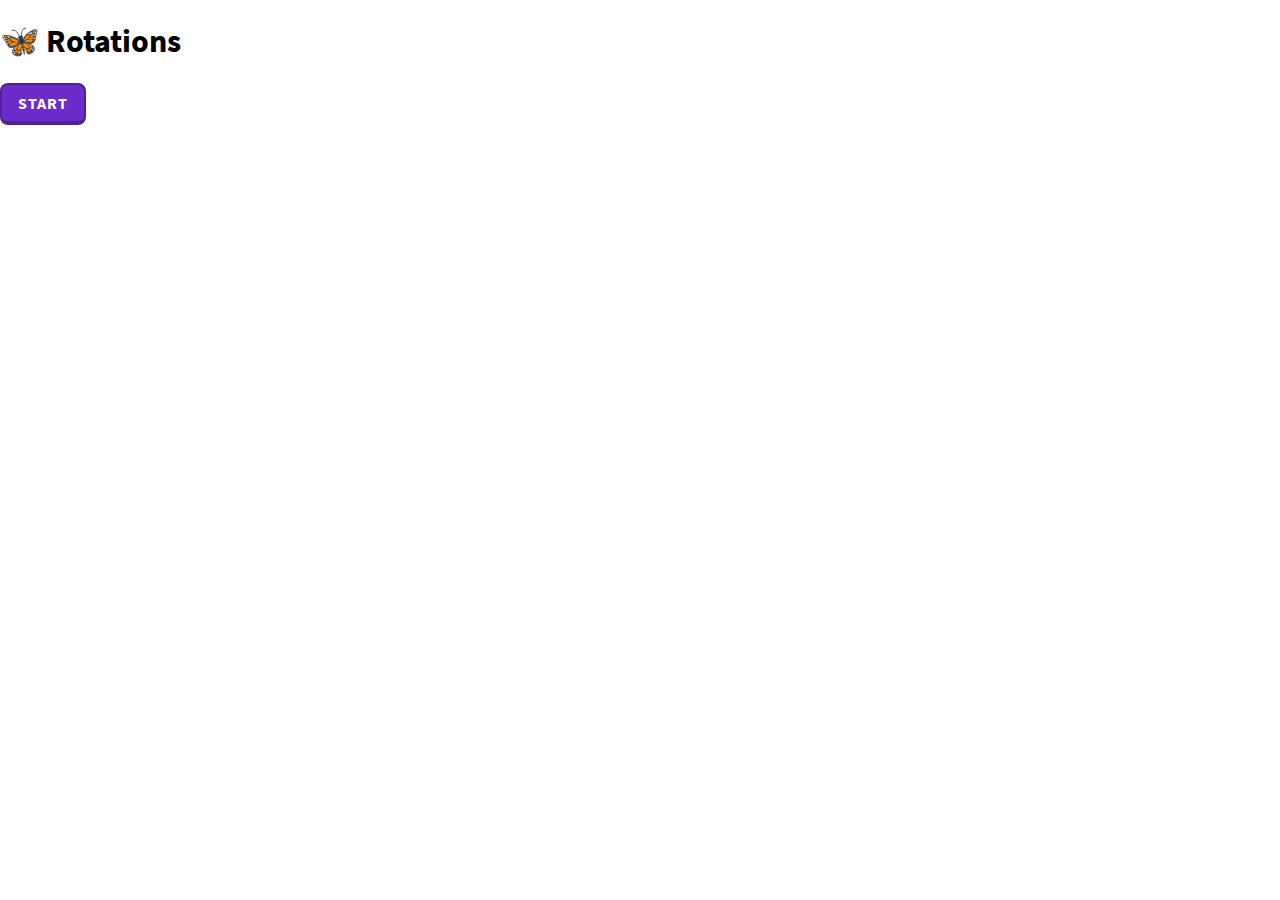
==== index.html @ 2dd6d24f "init" ====
<!DOCTYPE html>
<html lang="en">
  <head>
    <meta charset="UTF-8" />
    <meta name="viewport" content="width=device-width, initial-scale=1.0" />
    <title>Rotations - Toollama</title>
    <meta
      name="description"
      content="A group rotations clock for classrooms"
    />
    <link
      rel="icon"
      href="data:image/svg+xml,<svg xmlns=%22http://www.w3.org/2000/svg%22 viewBox=%220 0 100 100%22><text y=%22.9em%22 font-size=%2290%22>🦙</text></svg>"
    />
    <link rel="stylesheet" href="./assets/css/tl.css" />
    <link rel="stylesheet" href="./assets/css/styles.css" />
  </head>
  <body>
    <main>
      <h1><span aria-hidden="true" role="img">🦋</span> Rotations</h1>
      <button class="button" id="start">Start</button>
      <button class="button" id="pause" hidden>Pause</button>
      <div id="display"></div>
    </main>
    <script src="./assets/js/main.js" type="module"></script>
  </body>
</html>
---- assets/css/tl.css ----
/* Toollama styles */

:root {
  --primary: hsl(264, 64%, 48%);
  --dark-primary: hsl(264, 64%, 40%);
  --text-on-primary: white;
  --border-radius: 8px;
  --border-width: 2px;

  --gray950: hsl(264, 8%, 5%);
  --gray900: hsl(264, 8%, 10%);
  --gray800: hsl(264, 8%, 20%);
  --gray700: hsl(264, 8%, 30%);
  --gray600: hsl(264, 8%, 40%);
  --gray500: hsl(264, 8%, 50%);
  --gray400: hsl(264, 8%, 60%);
  --gray300: hsl(264, 8%, 70%);
  --gray200: hsl(264, 8%, 80%);
  --gray100: hsl(264, 8%, 90%);
  --gray050: hsl(264, 8%, 95%);

  --purple950: hsl(264, 64%, 5%);
  --purple900: hsl(264, 64%, 10%);
  --purple800: hsl(264, 64%, 20%);
  --purple700: hsl(264, 64%, 30%);
  --purple600: hsl(264, 64%, 40%);
  --purple500: hsl(264, 64%, 50%);
  --purple400: hsl(264, 64%, 60%);
  --purple300: hsl(264, 64%, 70%);
  --purple200: hsl(264, 64%, 80%);
  --purple100: hsl(264, 64%, 90%);
  --purple050: hsl(264, 64%, 95%);

  --off-black: var(--gray950);
  --off-white: var(--gray050);

  --faint: hsla(0, 0%, 0%, 16%);
}

@font-face {
  font-family: source;
  font-weight: 400;
  src: url("../fonts/SourceSansPro-Regular.ttf") format("truetype");
}

@font-face {
  font-family: source;
  font-style: italic;
  font-weight: 400;
  src: url("../fonts/SourceSansPro-Italic.ttf") format("truetype");
}

@font-face {
  font-family: source;
  font-weight: 700;
  src: url("../fonts/SourceSansPro-Bold.ttf") format("truetype");
}

body {
  font-family: source, -apple-system, BlinkMacSystemFont, "Segoe UI",
    Roboto, Oxygen, Ubuntu, Cantarell, "Open Sans", "Helvetica Neue", sans-serif;
  margin: 0;
  -webkit-font-smoothing: antialiased;
  -moz-osx-font-smoothing: grayscale;
}

button,
input,
textarea {
  font-family: inherit;
  font-size: inherit;
}

*:focus {
  box-shadow: 0 0 0 2px white, 0 0 0 4px black;
  outline: 2px solid transparent;
}

:focus:not(:focus-visible) { outline: none }

.alt-focus:focus {
  box-shadow: 0 0 0 2px white, 0 0 0 4px var(--primary);
}

.visually-hidden {
  clip: rect(0 0 0 0);
  clip-path: inset(50%);
  height: 1px;
  overflow: hidden;
  position: absolute;
  white-space: nowrap;
  width: 1px;
}

a {
  color: var(--primary);
  text-decoration-color: var(--faint);
}

a:focus,
a:hover {
  text-decoration-color: currentColor;
}

a:visited {
  text-decoration-style: dotted;
}

/* Inputs */
.field {
  display: grid;
  gap: 0.5rem;
}

.field.inline {
  align-items: center;
  display: flex;
}

.field input,
.input {
  border: var(--border-width) solid hsla(0, 0%, 0%, 16%);
  border-radius: var(--border-radius);
  font-weight: bold;
  padding: 0.5rem 1rem;
}

/* Buttons */

.button {
  --main-color: var(--primary);
  background-color: var(--main-color);
  border: var(--border-width) solid hsla(0, 0%, 0%, 24%);
  border-bottom-width: 4px;
  border-radius: var(--border-radius);
  color: var(--text-on-primary);
  font-weight: bold;
  letter-spacing: 1px;
  padding: 0.5rem 1rem;
  text-transform: uppercase;
  transition: all 100ms ease-in-out;
}

.button:hover {
  filter: brightness(0.9);
}

.button.outline {
  border-color: currentColor;
}

.button.outline,
.button.subtle {
  background-color: transparent;
  color: var(--main-color);
}

.button.subtle:not(:hover) {
  border-color: transparent;
}

.button.subtle:hover,
.button.outline:hover {
  background-color: hsla(264, 8%, 8%, 8%);
}

.button.secondary {
  --main-color: hsl(264, 8%, 0%);
}

.button.secondary:not(.outline):not(.subtle):hover {
  background-color: hsl(264, 8%, 16%);
}
---- assets/css/styles.css ----
/* Application styles */
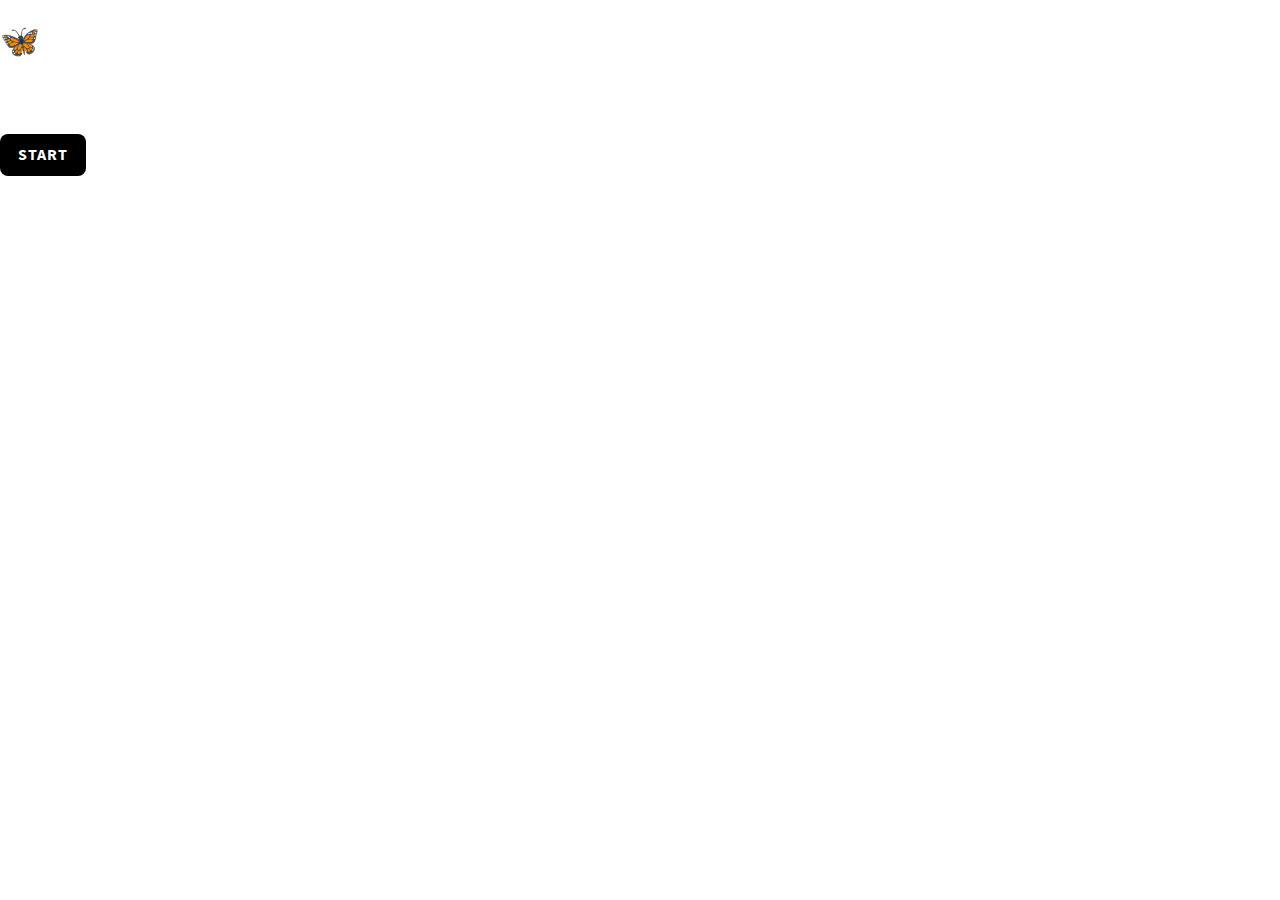
==== commit b546cf05: "feat: add note, current indicator" ====
--- a/index.html
+++ b/index.html
@@ -18,8 +18,15 @@
   <body>
     <main>
       <h1><span aria-hidden="true" role="img">🦋</span> Rotations</h1>
-      <button class="button" id="start">Start</button>
-      <button class="button" id="pause" hidden>Pause</button>
+      <div id="note" hidden>
+        <h2>Note</h2>
+      </div>
+      <div>
+        <h2>Rotations</h2>
+        <ul id="rotations"></ul>
+      </div>
+      <button class="button secondary" id="start">Start</button>
+      <button class="button secondary" id="pause" hidden>Pause</button>
       <div id="display"></div>
     </main>
     <script src="./assets/js/main.js" type="module"></script>
--- a/assets/css/styles.css
+++ b/assets/css/styles.css
@@ -1 +1,27 @@
 /* Application styles */
+
+:root {
+    --app-blue: hsl(216, 72%, 40%);
+    --app-red: hsl(8, 72%, 40%);
+}
+
+body {
+    color: white;
+}
+
+body[data-state="transition"] {
+  background-color: var(--gray800);
+}
+
+body[data-color="blue"] {
+    background-color: var(--app-blue);
+}
+
+body[data-color="red"] {
+    background-color: var(--app-red)
+}
+
+#rotations li[aria-current="true"] {
+    background: white;
+    color: black;
+}
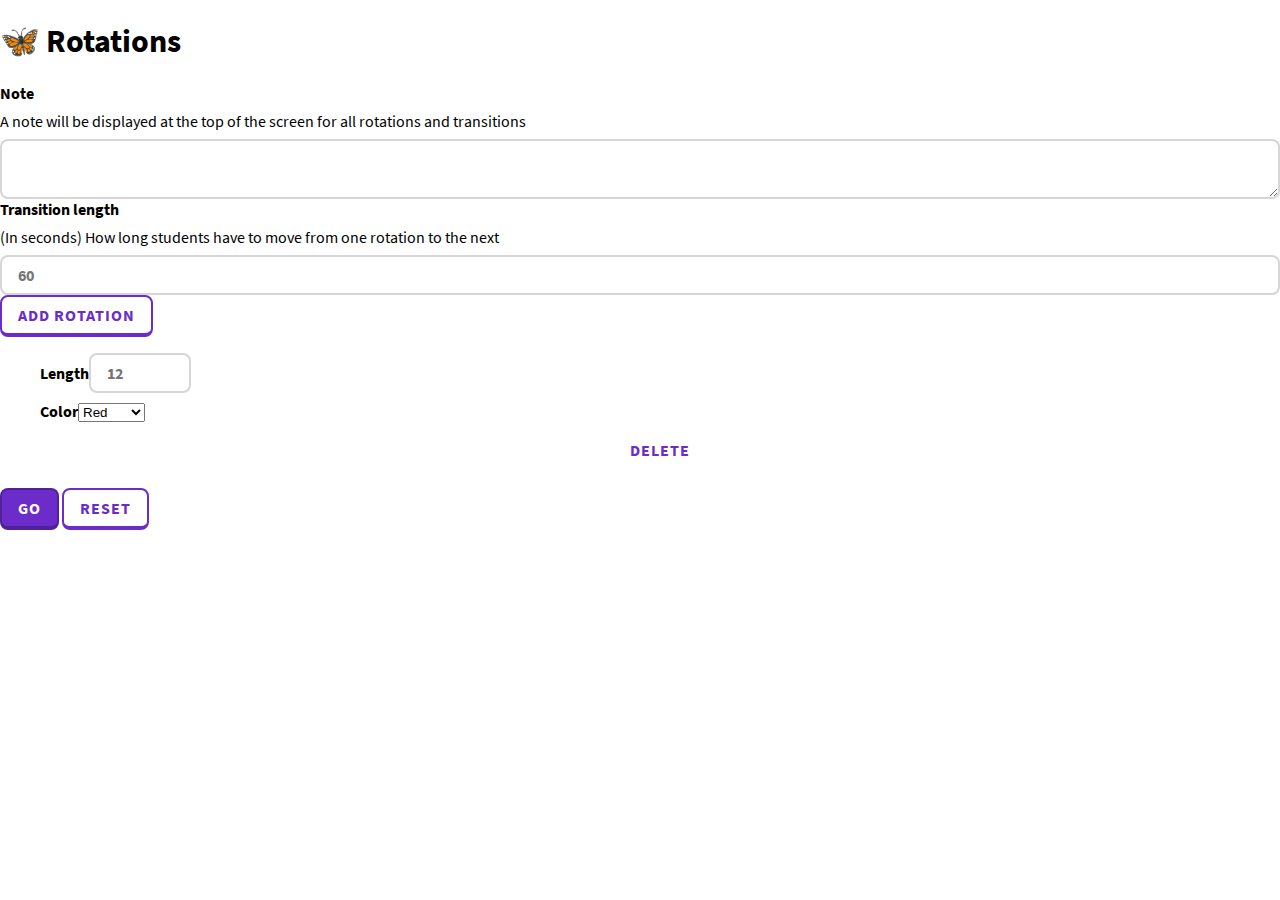
==== commit 0831d44b: "feat: add config view" ====
--- a/index.html
+++ b/index.html
@@ -4,10 +4,7 @@
     <meta charset="UTF-8" />
     <meta name="viewport" content="width=device-width, initial-scale=1.0" />
     <title>Rotations - Toollama</title>
-    <meta
-      name="description"
-      content="A group rotations clock for classrooms"
-    />
+    <meta name="description" content="A group rotations clock for classrooms" />
     <link
       rel="icon"
       href="data:image/svg+xml,<svg xmlns=%22http://www.w3.org/2000/svg%22 viewBox=%220 0 100 100%22><text y=%22.9em%22 font-size=%2290%22>🦙</text></svg>"
@@ -18,16 +15,39 @@
   <body>
     <main>
       <h1><span aria-hidden="true" role="img">🦋</span> Rotations</h1>
-      <div id="note" hidden>
-        <h2>Note</h2>
-      </div>
-      <div>
-        <h2>Rotations</h2>
-        <ul id="rotations"></ul>
-      </div>
-      <button class="button secondary" id="start">Start</button>
-      <button class="button secondary" id="pause" hidden>Pause</button>
-      <div id="display"></div>
+      <form action="display.html">
+        <div class="field">
+          <label for="note"><b>Note</b></label>
+          <div id="note-description">
+            A note will be displayed at the top of the screen for all rotations
+            and transitions
+          </div>
+          <textarea
+            aria-describedby="note-description"
+            name="n"
+            id="note"
+          ></textarea>
+        </div>
+        <div class="field">
+          <label for="transition"><b>Transition length</b></label>
+          <div id="transition-description">
+            (In seconds) How long students have to move from one rotation to the
+            next
+          </div>
+          <input
+            aria-describedby="transition-description"
+            type="number"
+            name="t"
+            id="transition"
+            placeholder="60"
+            required
+          />
+        </div>
+        <button class="button outline" id="add-rotation">Add rotation</button>
+        <ol id="rotations"></ol>
+        <button class="button">Go</button>
+        <button class="button outline" type="reset">Reset</button>
+      </form>
     </main>
     <script src="./assets/js/main.js" type="module"></script>
   </body>
--- a/assets/css/tl.css
+++ b/assets/css/tl.css
@@ -118,6 +118,7 @@
 }
 
 .field input,
+.field textarea,
 .input {
   border: var(--border-width) solid hsla(0, 0%, 0%, 16%);
   border-radius: var(--border-radius);
--- a/assets/css/styles.css
+++ b/assets/css/styles.css
@@ -5,7 +5,7 @@
     --app-red: hsl(8, 72%, 40%);
 }
 
-body {
+body[data-state] {
     color: white;
 }
 
@@ -13,11 +13,13 @@
   background-color: var(--gray800);
 }
 
-body[data-color="blue"] {
+body[data-color="blue"],
+body[data-color="b"] {
     background-color: var(--app-blue);
 }
 
-body[data-color="red"] {
+body[data-color="red"],
+body[data-color="r"] {
     background-color: var(--app-red)
 }
 
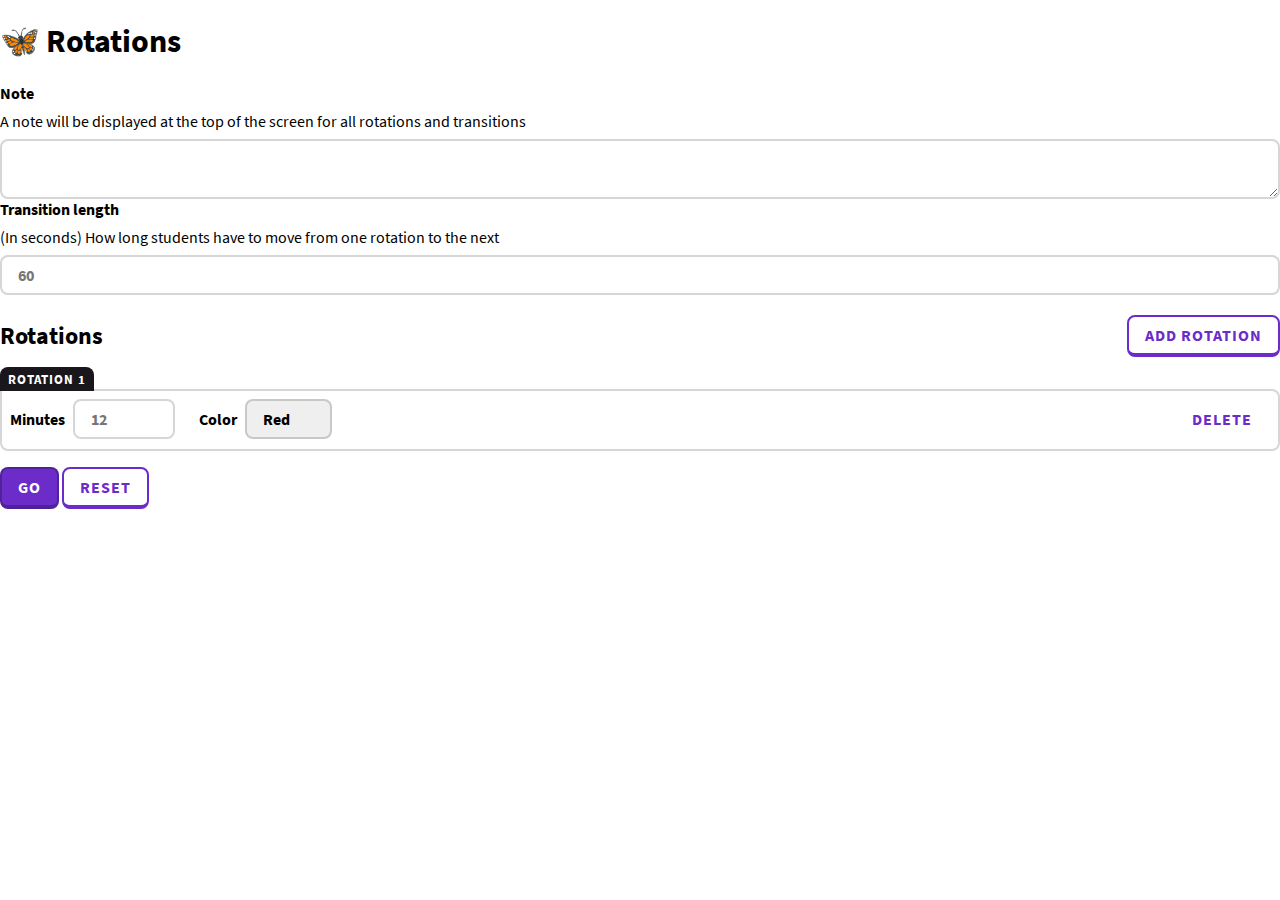
==== commit 5786538f: "style: halfway to half decent" ====
--- a/index.html
+++ b/index.html
@@ -42,8 +42,10 @@
             placeholder="60"
             required
           />
-        </div>
-        <button class="button outline" id="add-rotation">Add rotation</button>
+        </div>     
+        <h2 class="rotations-heading"><span>Rotations</span>
+          <button class="button outline" id="add-rotation">Add rotation</button>
+        </h2>
         <ol id="rotations"></ol>
         <button class="button">Go</button>
         <button class="button outline" type="reset">Reset</button>
--- a/assets/css/tl.css
+++ b/assets/css/tl.css
@@ -66,6 +66,7 @@
 
 button,
 input,
+select,
 textarea {
   font-family: inherit;
   font-size: inherit;
@@ -118,12 +119,17 @@
 }
 
 .field input,
+.field select,
 .field textarea,
 .input {
   border: var(--border-width) solid hsla(0, 0%, 0%, 16%);
   border-radius: var(--border-radius);
   font-weight: bold;
   padding: 0.5rem 1rem;
+}
+
+.field select {
+  appearance: none;
 }
 
 /* Buttons */
--- a/assets/css/styles.css
+++ b/assets/css/styles.css
@@ -1,29 +1,70 @@
 /* Application styles */
 
 :root {
-    --app-blue: hsl(216, 72%, 40%);
-    --app-red: hsl(8, 72%, 40%);
+  --app-blue: hsl(216, 72%, 40%);
+  --app-red: hsl(8, 72%, 40%);
+
+  --page-background: white;
 }
 
-body[data-state] {
-    color: white;
+.rotations-heading {
+  align-items: center;
+  display: flex;
+  justify-content: space-between;
 }
 
-body[data-state="transition"] {
-  background-color: var(--gray800);
+.rotations-heading .button {
+  font-size: 1rem;
 }
 
-body[data-color="blue"],
-body[data-color="b"] {
-    background-color: var(--app-blue);
+.rotation {
+  border: 2px solid hsla(0, 0%, 0%, 16%);
+  border-radius: var(--border-radius);
+  border-top-left-radius: 0;
+  padding: 0.5rem;
+  position: relative;
 }
 
-body[data-color="red"],
-body[data-color="r"] {
-    background-color: var(--app-red)
+.rotation .field {
+  display: flex;
 }
 
-#rotations li[aria-current="true"] {
-    background: white;
-    color: black;
+.rotation .field > * + * {
+  margin-left: 1rem;
 }
+
+.rotation .field b {
+  margin-right: 0.5rem;
+}
+
+.rotation .button {
+  margin-left: auto;
+}
+
+ol#rotations {
+  counter-reset: rotation;
+  list-style-type: none;
+  margin-top: 2rem;
+  padding: 0;
+}
+
+.rotation::before {
+  background-color: var(--gray900);
+  border-top-left-radius: var(--border-radius);
+  border-top-right-radius: var(--border-radius);
+  counter-increment: rotation;
+  content: "ROTATION " counter(rotation);
+  color: white;
+  display: block;
+  font-size: 0.8em;
+  font-weight: bold;
+  letter-spacing: 1px;
+  position: absolute;
+  padding: 0.25rem 0.5rem;
+  left: -2px;
+  bottom: 100%;
+}
+
+.rotation + .rotation {
+  margin-top: 2rem;
+}
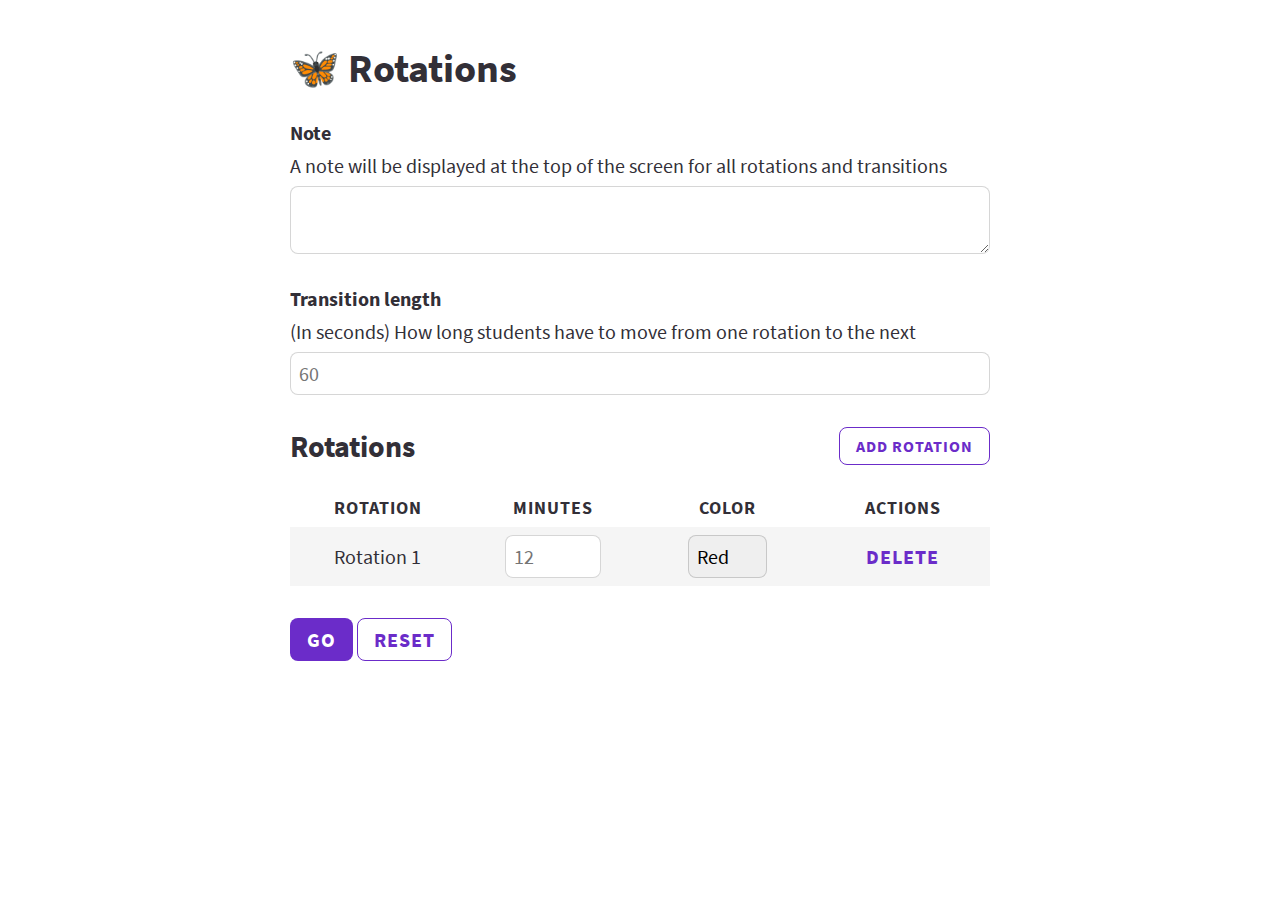
==== commit 42b8916b: "style: half decent" ====
--- a/index.html
+++ b/index.html
@@ -7,13 +7,13 @@
     <meta name="description" content="A group rotations clock for classrooms" />
     <link
       rel="icon"
-      href="data:image/svg+xml,<svg xmlns=%22http://www.w3.org/2000/svg%22 viewBox=%220 0 100 100%22><text y=%22.9em%22 font-size=%2290%22>🦙</text></svg>"
+      href="data:image/svg+xml,<svg xmlns=%22http://www.w3.org/2000/svg%22 viewBox=%220 0 100 100%22><text y=%22.9em%22 font-size=%2290%22>🦋</text></svg>"
     />
     <link rel="stylesheet" href="./assets/css/tl.css" />
     <link rel="stylesheet" href="./assets/css/styles.css" />
   </head>
   <body>
-    <main>
+    <main class="content">
       <h1><span aria-hidden="true" role="img">🦋</span> Rotations</h1>
       <form action="display.html">
         <div class="field">
@@ -42,13 +42,25 @@
             placeholder="60"
             required
           />
-        </div>     
-        <h2 class="rotations-heading"><span>Rotations</span>
+        </div>
+        <h2 class="rotations-heading">
+          <span>Rotations</span>
           <button class="button outline" id="add-rotation">Add rotation</button>
         </h2>
-        <ol id="rotations"></ol>
-        <button class="button">Go</button>
-        <button class="button outline" type="reset">Reset</button>
+        <table>
+          <thead>
+            <tr>
+              <th>Minutes</th>
+              <th>Color</th>
+              <th>Actions</th>
+            </tr>
+          </thead>
+          <tbody id="rotations-table"></tbody>
+        </table>
+        <footer class="buttons-container">
+          <button class="button">Go</button>
+          <button class="button outline" type="reset">Reset</button>
+        </footer>
       </form>
     </main>
     <script src="./assets/js/main.js" type="module"></script>
--- a/assets/css/tl.css
+++ b/assets/css/tl.css
@@ -5,7 +5,7 @@
   --dark-primary: hsl(264, 64%, 40%);
   --text-on-primary: white;
   --border-radius: 8px;
-  --border-width: 2px;
+  --border-width: 1px;
 
   --gray950: hsl(264, 8%, 5%);
   --gray900: hsl(264, 8%, 10%);
@@ -35,6 +35,7 @@
   --off-white: var(--gray050);
 
   --faint: hsla(0, 0%, 0%, 16%);
+  --very-faint: hsla(0, 0%, 0%, 4%);
 }
 
 @font-face {
@@ -57,11 +58,17 @@
 }
 
 body {
-  font-family: source, -apple-system, BlinkMacSystemFont, "Segoe UI",
-    Roboto, Oxygen, Ubuntu, Cantarell, "Open Sans", "Helvetica Neue", sans-serif;
+  color: var(--gray800);
+  font-family: source, -apple-system, BlinkMacSystemFont, "Segoe UI", Roboto,
+    Oxygen, Ubuntu, Cantarell, "Open Sans", "Helvetica Neue", sans-serif;
+  font-size: 125%;
   margin: 0;
   -webkit-font-smoothing: antialiased;
   -moz-osx-font-smoothing: grayscale;
+}
+
+ol, p, ul {
+  line-height: 140%;
 }
 
 button,
@@ -77,7 +84,9 @@
   outline: 2px solid transparent;
 }
 
-:focus:not(:focus-visible) { outline: none }
+:focus:not(:focus-visible) {
+  outline: none;
+}
 
 .alt-focus:focus {
   box-shadow: 0 0 0 2px white, 0 0 0 4px var(--primary);
@@ -108,73 +117,93 @@
 }
 
 /* Inputs */
-.field {
-  display: grid;
-  gap: 0.5rem;
-}
-
-.field.inline {
-  align-items: center;
-  display: flex;
-}
-
-.field input,
-.field select,
-.field textarea,
-.input {
+select {
+  appearance: none;
+}
+
+input,
+select,
+textarea {
   border: var(--border-width) solid hsla(0, 0%, 0%, 16%);
   border-radius: var(--border-radius);
-  font-weight: bold;
-  padding: 0.5rem 1rem;
-}
-
-.field select {
-  appearance: none;
+  padding: 0.5rem;
 }
 
 /* Buttons */
 
-.button {
+button {
   --main-color: var(--primary);
   background-color: var(--main-color);
-  border: var(--border-width) solid hsla(0, 0%, 0%, 24%);
-  border-bottom-width: 4px;
+  border: var(--border-width) solid transparent;
   border-radius: var(--border-radius);
-  color: var(--text-on-primary);
+  color: white;
   font-weight: bold;
   letter-spacing: 1px;
   padding: 0.5rem 1rem;
   text-transform: uppercase;
-  transition: all 100ms ease-in-out;
-}
-
-.button:hover {
+  transition: background-color 100ms ease-in-out, color 100ms ease-in-out;
+}
+
+button:hover {
   filter: brightness(0.9);
 }
 
-.button.outline {
-  border-color: currentColor;
-}
-
-.button.outline,
-.button.subtle {
+button.outline {
+  border-color: var(--main-color);
+}
+
+button.outline,
+button.subtle {
   background-color: transparent;
   color: var(--main-color);
 }
 
-.button.subtle:not(:hover) {
-  border-color: transparent;
-}
-
-.button.subtle:hover,
-.button.outline:hover {
+button.outline:hover,
+button.subtle:hover {
   background-color: hsla(264, 8%, 8%, 8%);
 }
 
-.button.secondary {
+button.secondary {
   --main-color: hsl(264, 8%, 0%);
 }
 
-.button.secondary:not(.outline):not(.subtle):hover {
+button.secondary:not(.outline):not(.subtle):hover {
   background-color: hsl(264, 8%, 16%);
 }
+
+/* Tables */
+
+table {
+  border-collapse: collapse;
+  width: 100%;
+}
+
+thead {
+  font-size: 87.5%;
+  font-weight: bold;
+  letter-spacing: 1px;
+  text-transform: uppercase;
+}
+
+tbody tr:nth-child(odd) {
+  background-color: var(--very-faint);
+}
+
+th,
+td {
+  padding: 0.5rem;
+}
+
+/* Positioning */
+
+.content {
+  padding: 1rem;
+  margin-left: auto;
+  margin-right: auto;
+  max-width: 70ch;
+  width: calc(100% - 2rem);
+}
+
+.content.wide {
+  max-width: 140ch;
+}--- a/assets/css/styles.css
+++ b/assets/css/styles.css
@@ -1,10 +1,24 @@
 /* Application styles */
 
 :root {
+  --app-red: hsl(8, 72%, 40%);
+  --app-orange: hsl(32, 80%, 48%);
+  --app-yellow: hsl(50, 96%, 48%);
+  --app-green: hsl(104, 64%, 48%);
   --app-blue: hsl(216, 72%, 40%);
-  --app-red: hsl(8, 72%, 40%);
+  --app-purple: hsl(264, 72%, 40%);
 
   --page-background: white;
+}
+
+textarea {
+  resize: vertical;
+}
+
+.field {
+  display: grid;
+  gap: 0.5rem;
+  margin-bottom: 2rem;
 }
 
 .rotations-heading {
@@ -17,54 +31,34 @@
   font-size: 1rem;
 }
 
-.rotation {
-  border: 2px solid hsla(0, 0%, 0%, 16%);
-  border-radius: var(--border-radius);
-  border-top-left-radius: 0;
-  padding: 0.5rem;
-  position: relative;
-}
-
-.rotation .field {
-  display: flex;
-}
-
-.rotation .field > * + * {
-  margin-left: 1rem;
-}
-
-.rotation .field b {
-  margin-right: 0.5rem;
-}
-
 .rotation .button {
   margin-left: auto;
 }
 
-ol#rotations {
+#rotations-table {
   counter-reset: rotation;
-  list-style-type: none;
-  margin-top: 2rem;
-  padding: 0;
+  text-align: center;
+}
+
+table tr {
+  align-items: center;
+  display: grid;
+  grid-template-columns: repeat(4, 1fr);
+}
+
+table thead tr::before {
+  content: 'Rotation';
+  display: block;
+  text-align: center;
 }
 
 .rotation::before {
-  background-color: var(--gray900);
-  border-top-left-radius: var(--border-radius);
-  border-top-right-radius: var(--border-radius);
   counter-increment: rotation;
-  content: "ROTATION " counter(rotation);
-  color: white;
+  content: "Rotation " counter(rotation);
   display: block;
-  font-size: 0.8em;
-  font-weight: bold;
-  letter-spacing: 1px;
-  position: absolute;
   padding: 0.25rem 0.5rem;
-  left: -2px;
-  bottom: 100%;
 }
 
-.rotation + .rotation {
+.buttons-container {
   margin-top: 2rem;
 }
